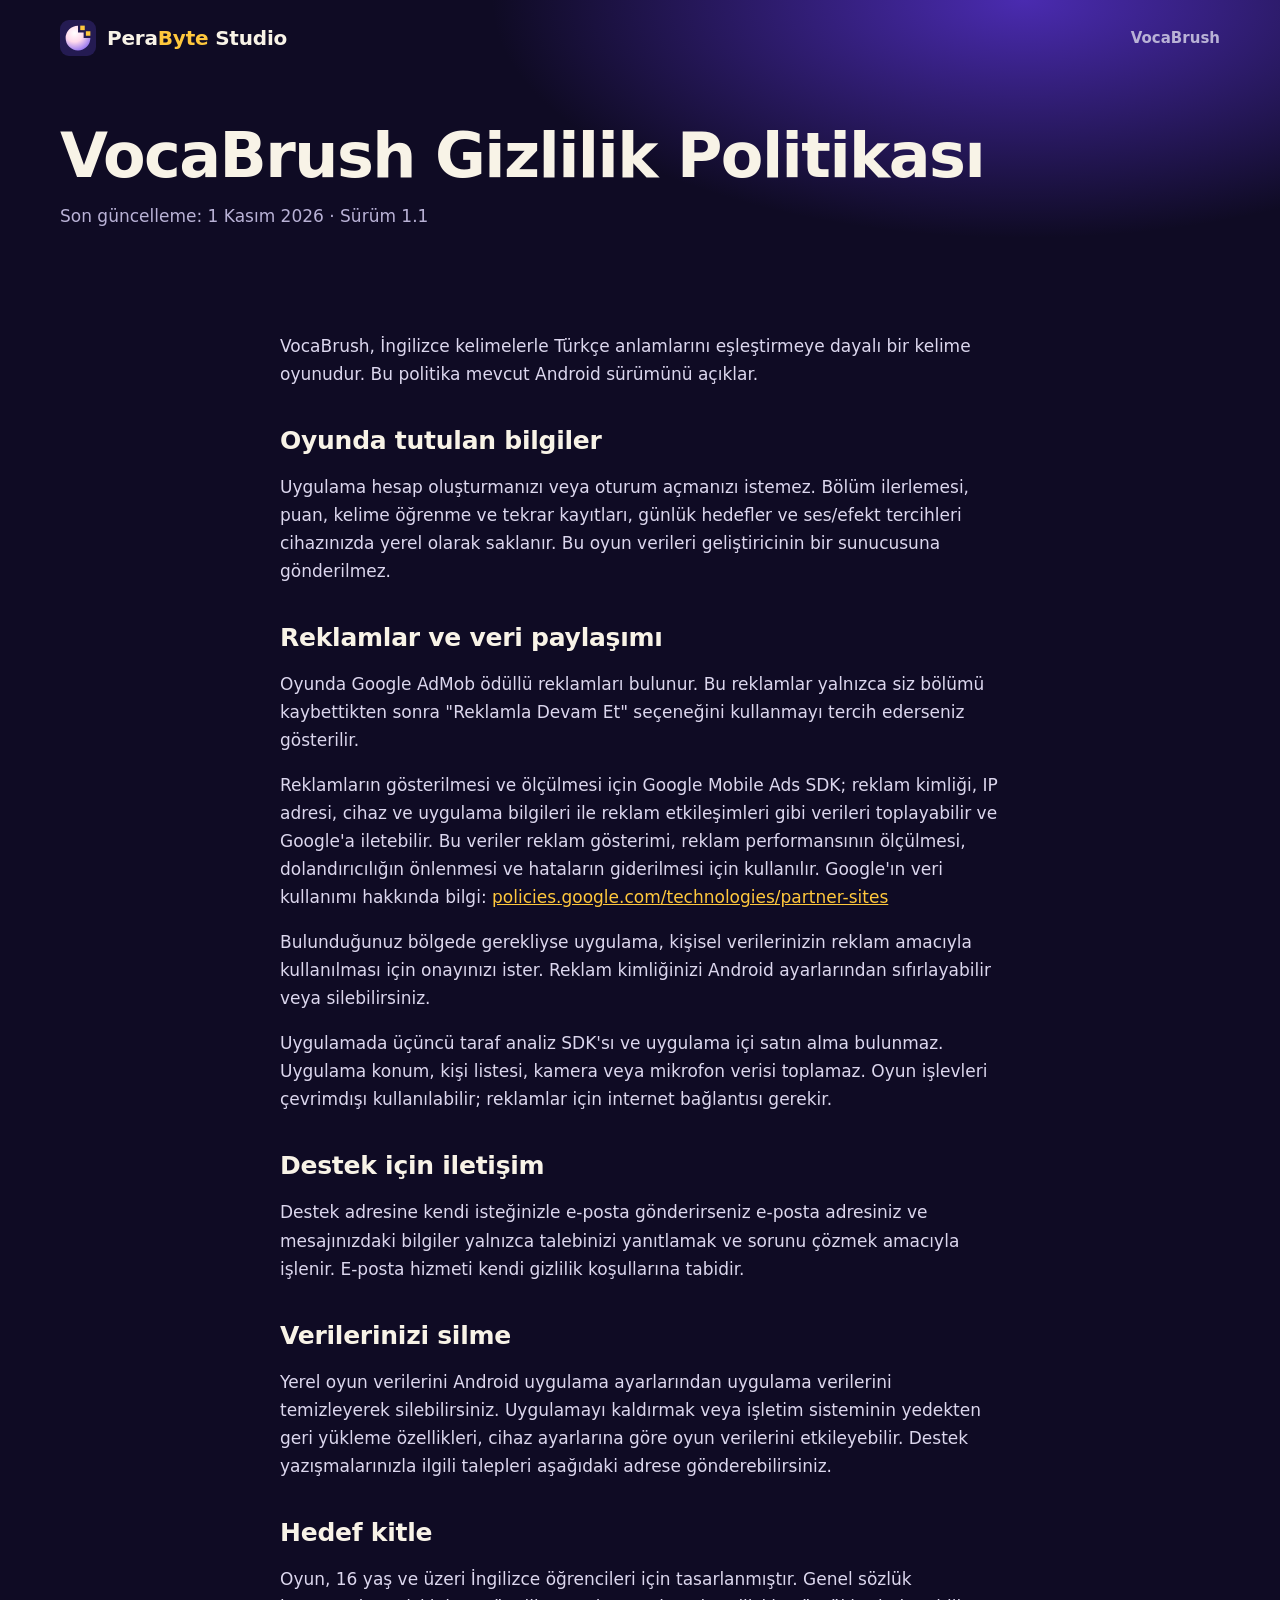
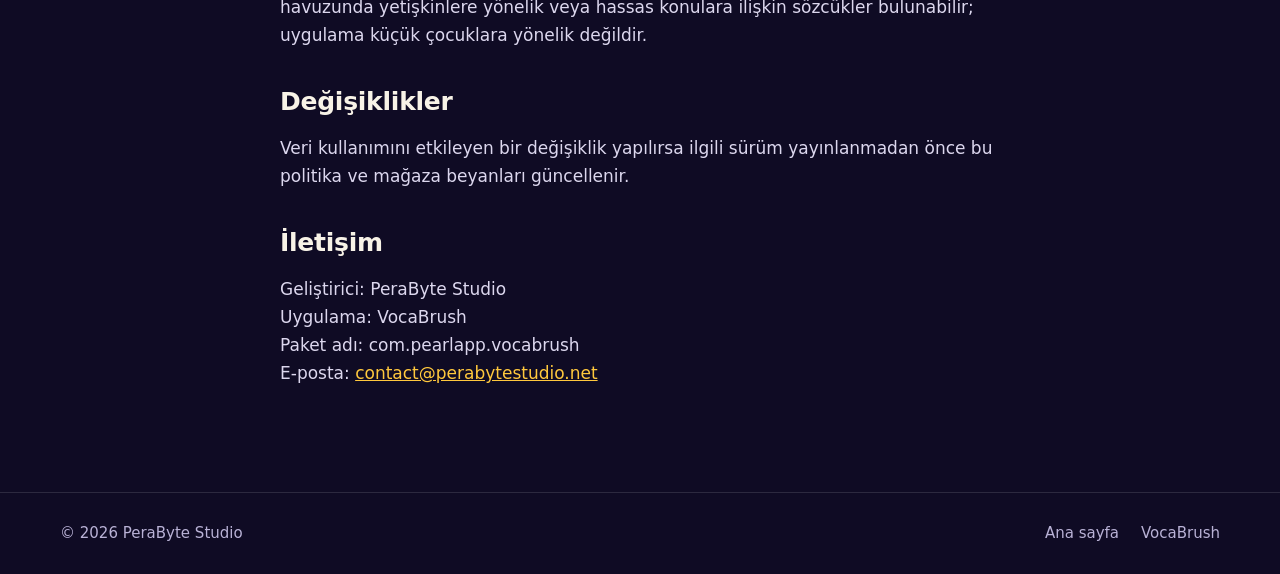
==== vocabrush/gizlilik/index.html @ 239c83fb "Add PeraByte Studio website Studio home page, VocaBrush game page, game and site privacy pages, app-" ====
<!doctype html>
<html lang="tr">
<head>
<meta charset="utf-8">
<meta name="viewport" content="width=device-width, initial-scale=1">
<title>VocaBrush Gizlilik Politikası | PeraByte Studio</title>
<meta name="description" content="VocaBrush Android oyununun gizlilik politikası.">
<link rel="canonical" href="https://perabytestudio.net/vocabrush/gizlilik/">
<link rel="icon" href="/assets/mark.svg" type="image/svg+xml">
<meta name="theme-color" content="#0f0b24">
<link rel="stylesheet" href="/assets/site.css">
</head>
<body>
<header class="top">
  <div class="wrap">
    <a class="brand" href="/" aria-label="PeraByte Studio ana sayfa">
      <img src="/assets/mark.svg" alt="" width="36" height="36">
      <div>Pera<span>Byte</span> Studio</div>
    </a>
    <nav class="nav" aria-label="Ana menü"><a href="/vocabrush/">VocaBrush</a></nav>
  </div>
</header>

<main>
  <div class="page-head">
    <div class="wrap">
      <h1>VocaBrush Gizlilik Politikası</h1>
      <p>Son güncelleme: 1 Kasım 2026 · Sürüm 1.1</p>
    </div>
  </div>

  <div class="wrap prose">
    <p>VocaBrush, İngilizce kelimelerle Türkçe anlamlarını eşleştirmeye dayalı bir kelime oyunudur. Bu politika mevcut Android sürümünü açıklar.</p>

    <h2>Oyunda tutulan bilgiler</h2>
    <p>Uygulama hesap oluşturmanızı veya oturum açmanızı istemez. Bölüm ilerlemesi, puan, kelime öğrenme ve tekrar kayıtları, günlük hedefler ve ses/efekt tercihleri cihazınızda yerel olarak saklanır. Bu oyun verileri geliştiricinin bir sunucusuna gönderilmez.</p>

    <h2>Reklamlar ve veri paylaşımı</h2>
    <p>Oyunda Google AdMob ödüllü reklamları bulunur. Bu reklamlar yalnızca siz bölümü kaybettikten sonra "Reklamla Devam Et" seçeneğini kullanmayı tercih ederseniz gösterilir.</p>
    <p>Reklamların gösterilmesi ve ölçülmesi için Google Mobile Ads SDK; reklam kimliği, IP adresi, cihaz ve uygulama bilgileri ile reklam etkileşimleri gibi verileri toplayabilir ve Google'a iletebilir. Bu veriler reklam gösterimi, reklam performansının ölçülmesi, dolandırıcılığın önlenmesi ve hataların giderilmesi için kullanılır. Google'ın veri kullanımı hakkında bilgi: <a href="https://policies.google.com/technologies/partner-sites">policies.google.com/technologies/partner-sites</a></p>
    <p>Bulunduğunuz bölgede gerekliyse uygulama, kişisel verilerinizin reklam amacıyla kullanılması için onayınızı ister. Reklam kimliğinizi Android ayarlarından sıfırlayabilir veya silebilirsiniz.</p>
    <p>Uygulamada üçüncü taraf analiz SDK'sı ve uygulama içi satın alma bulunmaz. Uygulama konum, kişi listesi, kamera veya mikrofon verisi toplamaz. Oyun işlevleri çevrimdışı kullanılabilir; reklamlar için internet bağlantısı gerekir.</p>

    <h2>Destek için iletişim</h2>
    <p>Destek adresine kendi isteğinizle e-posta gönderirseniz e-posta adresiniz ve mesajınızdaki bilgiler yalnızca talebinizi yanıtlamak ve sorunu çözmek amacıyla işlenir. E-posta hizmeti kendi gizlilik koşullarına tabidir.</p>

    <h2>Verilerinizi silme</h2>
    <p>Yerel oyun verilerini Android uygulama ayarlarından uygulama verilerini temizleyerek silebilirsiniz. Uygulamayı kaldırmak veya işletim sisteminin yedekten geri yükleme özellikleri, cihaz ayarlarına göre oyun verilerini etkileyebilir. Destek yazışmalarınızla ilgili talepleri aşağıdaki adrese gönderebilirsiniz.</p>

    <h2>Hedef kitle</h2>
    <p>Oyun, 16 yaş ve üzeri İngilizce öğrencileri için tasarlanmıştır. Genel sözlük havuzunda yetişkinlere yönelik veya hassas konulara ilişkin sözcükler bulunabilir; uygulama küçük çocuklara yönelik değildir.</p>

    <h2>Değişiklikler</h2>
    <p>Veri kullanımını etkileyen bir değişiklik yapılırsa ilgili sürüm yayınlanmadan önce bu politika ve mağaza beyanları güncellenir.</p>

    <h2>İletişim</h2>
    <p>Geliştirici: PeraByte Studio<br>Uygulama: VocaBrush<br>Paket adı: com.pearlapp.vocabrush<br>E-posta: <a href="mailto:contact@perabytestudio.net">contact@perabytestudio.net</a></p>
  </div>
</main>

<footer class="foot">
  <div class="wrap">
    <span>© 2026 PeraByte Studio</span>
    <nav aria-label="Alt menü"><a href="/">Ana sayfa</a><a href="/vocabrush/">VocaBrush</a></nav>
  </div>
</footer>
</body>
</html>
---- assets/site.css ----
:root {
  --ink: #0f0b24;
  --ink-2: #181238;
  --ink-3: #241b52;
  --line: rgba(255, 255, 255, .12);
  --paper: #f8f3e7;
  --muted: #b9b2d6;
  --gold: #ffc83d;
  --gold-deep: #e8930c;
  --pearl: #8fe7ff;
  --rose: #ff7fb0;
  --display: "Segoe UI Variable Display", "Avenir Next", "Trebuchet MS", system-ui, sans-serif;
  --body: "Segoe UI Variable Text", "Segoe UI", "Avenir Next", system-ui, sans-serif;
  --wrap: 1160px;
}

* { box-sizing: border-box; }
html { scroll-behavior: smooth; }
body {
  margin: 0;
  background: var(--ink);
  color: var(--paper);
  font-family: var(--body);
  font-size: 17px;
  line-height: 1.65;
  -webkit-font-smoothing: antialiased;
  overflow-x: hidden;
}
img { display: block; max-width: 100%; height: auto; }
a { color: inherit; }
.wrap { width: min(var(--wrap), 100% - 40px); margin-inline: auto; }

:focus-visible { outline: 3px solid var(--gold); outline-offset: 3px; border-radius: 6px; }
.skip { position: absolute; left: -999px; top: 8px; background: var(--gold); color: var(--ink); padding: 8px 14px; border-radius: 8px; z-index: 20; }
.skip:focus { left: 12px; }

/* header */
.top { position: absolute; inset: 0 0 auto; z-index: 10; }
.top .wrap { display: flex; align-items: center; justify-content: space-between; gap: 16px; padding-block: 20px; }
.brand { display: inline-flex; align-items: center; gap: 11px; text-decoration: none; font-family: var(--display); font-weight: 800; font-size: 20px; letter-spacing: -.01em; }
.brand img { width: 36px; height: 36px; flex: none; }
.brand span { color: var(--gold); }
.nav { display: flex; gap: 26px; font-weight: 600; font-size: 15px; }
.nav a { text-decoration: none; color: var(--muted); transition: color .15s; }
.nav a:hover { color: var(--paper); }

/* hero */
.hero { position: relative; isolation: isolate; overflow: hidden; padding: 128px 0 0; background: radial-gradient(900px 560px at 82% 18%, #4a2bb0 0, transparent 66%), radial-gradient(700px 480px at 6% 92%, #15507e 0, transparent 70%), var(--ink); }
.hero::before { content: ""; position: absolute; inset: 0; z-index: -1; opacity: .5; background-image: linear-gradient(var(--line) 1px, transparent 1px), linear-gradient(90deg, var(--line) 1px, transparent 1px); background-size: 56px 56px; -webkit-mask-image: linear-gradient(120deg, #000, transparent 58%); mask-image: linear-gradient(120deg, #000, transparent 58%); }
.hero-grid { display: grid; grid-template-columns: 1.05fr .95fr; align-items: end; gap: 40px; }
.hero-copy { padding-bottom: 96px; }
.eyebrow { margin: 0 0 16px; color: var(--gold); font-weight: 700; font-size: 14px; letter-spacing: .14em; text-transform: uppercase; }
h1, h2, h3 { font-family: var(--display); letter-spacing: -.025em; line-height: 1.04; margin: 0; }
h1 { font-size: clamp(46px, 7.4vw, 88px); font-weight: 800; }
h1 em { font-style: normal; background: linear-gradient(95deg, var(--gold), var(--rose) 62%, var(--pearl)); -webkit-background-clip: text; background-clip: text; color: transparent; }
.lead { max-width: 33em; margin: 24px 0 34px; color: var(--muted); font-size: clamp(18px, 2vw, 21px); line-height: 1.5; }
.btn { display: inline-flex; align-items: center; justify-content: center; gap: 10px; min-height: 52px; padding: 12px 26px; border-radius: 14px; background: var(--gold); color: var(--ink); font-weight: 800; text-decoration: none; box-shadow: 0 5px 0 var(--gold-deep); transition: transform .12s, box-shadow .12s; }
.btn:hover { transform: translateY(2px); box-shadow: 0 3px 0 var(--gold-deep); }
.btn.ghost { background: transparent; color: var(--paper); box-shadow: inset 0 0 0 2px var(--line); }
.btn.ghost:hover { box-shadow: inset 0 0 0 2px var(--paper); transform: none; }
.actions { display: flex; flex-wrap: wrap; gap: 14px; }

.phones { position: relative; height: 560px; }
.phone { position: absolute; width: 268px; border: 7px solid #070514; border-radius: 34px; overflow: hidden; background: #000; box-shadow: 0 30px 60px rgba(0, 0, 0, .55); }
.phone img { width: 100%; }
.phone.a { left: 2%; top: 92px; transform: rotate(-7deg); }
.phone.b { right: 4%; top: 12px; transform: rotate(4deg); z-index: 1; }

/* sections */
.section { padding: 96px 0; }
.section h2 { font-size: clamp(34px, 4.6vw, 54px); font-weight: 800; }
.section-head { display: flex; justify-content: space-between; align-items: end; gap: 24px; margin-bottom: 40px; }
.section-head p { max-width: 26em; margin: 0; color: var(--muted); }

.feature { display: grid; grid-template-columns: 1fr 1fr; overflow: hidden; border-radius: 28px; background: linear-gradient(140deg, #2d1a78, #1a1046 62%); box-shadow: inset 0 0 0 1px var(--line); }
.feature-copy { padding: clamp(28px, 4.4vw, 56px); }
.feature-title { display: flex; align-items: center; gap: 18px; margin-bottom: 20px; }
.feature-title img { width: 84px; height: 84px; border-radius: 22px; box-shadow: 0 0 0 2px rgba(255, 200, 61, .5); }
.feature-title h3 { font-size: clamp(32px, 3.6vw, 44px); font-weight: 800; }
.feature-title small { display: block; margin-top: 6px; color: var(--muted); font-family: var(--body); font-size: 15px; letter-spacing: 0; }
.facts { display: flex; flex-wrap: wrap; gap: 10px; margin: 22px 0 30px; padding: 0; list-style: none; }
.facts li { padding: 6px 14px; border-radius: 99px; background: rgba(255, 255, 255, .09); font-size: 15px; font-weight: 600; }
.feature-shots { display: flex; gap: 16px; justify-content: center; align-items: flex-start; padding: 40px 28px 0; background: radial-gradient(420px 340px at 50% 18%, rgba(255, 200, 61, .22), transparent 72%); }
.feature-shots img { width: min(46%, 220px); margin-bottom: -56px; border-radius: 22px 22px 0 0; box-shadow: 0 14px 34px rgba(0, 0, 0, .45); }
.feature-shots img:last-child { margin-top: 44px; }

.next { display: flex; align-items: center; gap: 22px; margin-top: 20px; padding: 26px 30px; border-radius: 22px; border: 2px dashed var(--line); color: var(--muted); }
.next strong { color: var(--paper); font-family: var(--display); font-size: 21px; }
.next img { width: 44px; height: 44px; flex: none; }

.studio { background: var(--paper); color: var(--ink); }
.studio-grid { display: grid; grid-template-columns: 1fr 1fr; gap: 56px; }
.studio p { margin: 0 0 16px; color: #3d3662; font-size: 19px; }
.values { display: grid; gap: 22px; margin: 0; padding: 0; list-style: none; }
.values li { padding-left: 22px; border-left: 4px solid var(--gold-deep); }
.values b { display: block; font-family: var(--display); font-size: 20px; }
.values span { color: #3d3662; }

.contact { text-align: center; background: radial-gradient(640px 320px at 50% 100%, #4a2bb0, transparent 70%); }
.contact p { margin: 16px auto 28px; color: var(--muted); }

.foot { border-top: 1px solid var(--line); padding: 28px 0; color: var(--muted); font-size: 15px; }
.foot .wrap { display: flex; flex-wrap: wrap; justify-content: space-between; gap: 12px 28px; }
.foot nav { display: flex; flex-wrap: wrap; gap: 8px 22px; }
.foot a { text-decoration: none; }
.foot a:hover { color: var(--paper); text-decoration: underline; }

/* inner pages */
.page-head { padding: 124px 0 44px; background: radial-gradient(760px 340px at 80% 0, #4a2bb0, transparent 70%); }
.page-head h1 { font-size: clamp(38px, 6vw, 62px); }
.page-head p { margin: 14px 0 0; color: var(--muted); }
.game-head { display: flex; align-items: center; gap: 22px; }
.game-head img { width: 96px; height: 96px; border-radius: 24px; }
.shots { display: flex; gap: 18px; margin-top: 8px; padding: 8px 2px 18px; overflow-x: auto; scroll-snap-type: x mandatory; }
.shots img { flex: 0 0 auto; width: min(66vw, 250px); border-radius: 20px; scroll-snap-align: start; }
.prose { max-width: 720px; padding: 40px 0 88px; }
.prose h2 { margin: 38px 0 10px; font-size: 25px; font-weight: 700; letter-spacing: -.01em; line-height: 1.2; }
.prose p, .prose li { color: #dcd7ee; }
.prose a { color: var(--gold); overflow-wrap: anywhere; }
.feature-list { display: grid; grid-template-columns: repeat(3, 1fr); gap: 16px; margin: 40px 0 0; padding: 0; list-style: none; }
.feature-list li { padding: 22px; border-radius: 18px; background: var(--ink-2); box-shadow: inset 0 0 0 1px var(--line); }
.feature-list b { display: block; margin-bottom: 4px; font-family: var(--display); font-size: 19px; }
.feature-list span { color: var(--muted); font-size: 16px; }

@media (max-width: 900px) {
  .hero { padding-top: 104px; }
  .hero-grid, .feature, .studio-grid { grid-template-columns: 1fr; }
  .hero-copy { padding-bottom: 16px; }
  .phones { height: 430px; }
  .phone { width: 196px; border-radius: 26px; }
  .phone.a { left: calc(50% - 190px); top: 66px; }
  .phone.b { right: calc(50% - 190px); }
  .section { padding: 68px 0; }
  .section-head { display: block; }
  .section-head p { margin-top: 12px; }
  .feature-list { grid-template-columns: 1fr; }
}
@media (max-width: 480px) {
  .wrap { width: calc(100% - 32px); }
  .nav { gap: 16px; font-size: 14px; }
  .nav a.opt { display: none; }
  .btn { width: 100%; }
  .next { align-items: flex-start; padding: 22px; }
  .game-head { align-items: flex-start; gap: 16px; }
  .game-head img { width: 72px; height: 72px; border-radius: 18px; }
}
@media (prefers-reduced-motion: reduce) {
  html { scroll-behavior: auto; }
  .btn { transition: none; }
}
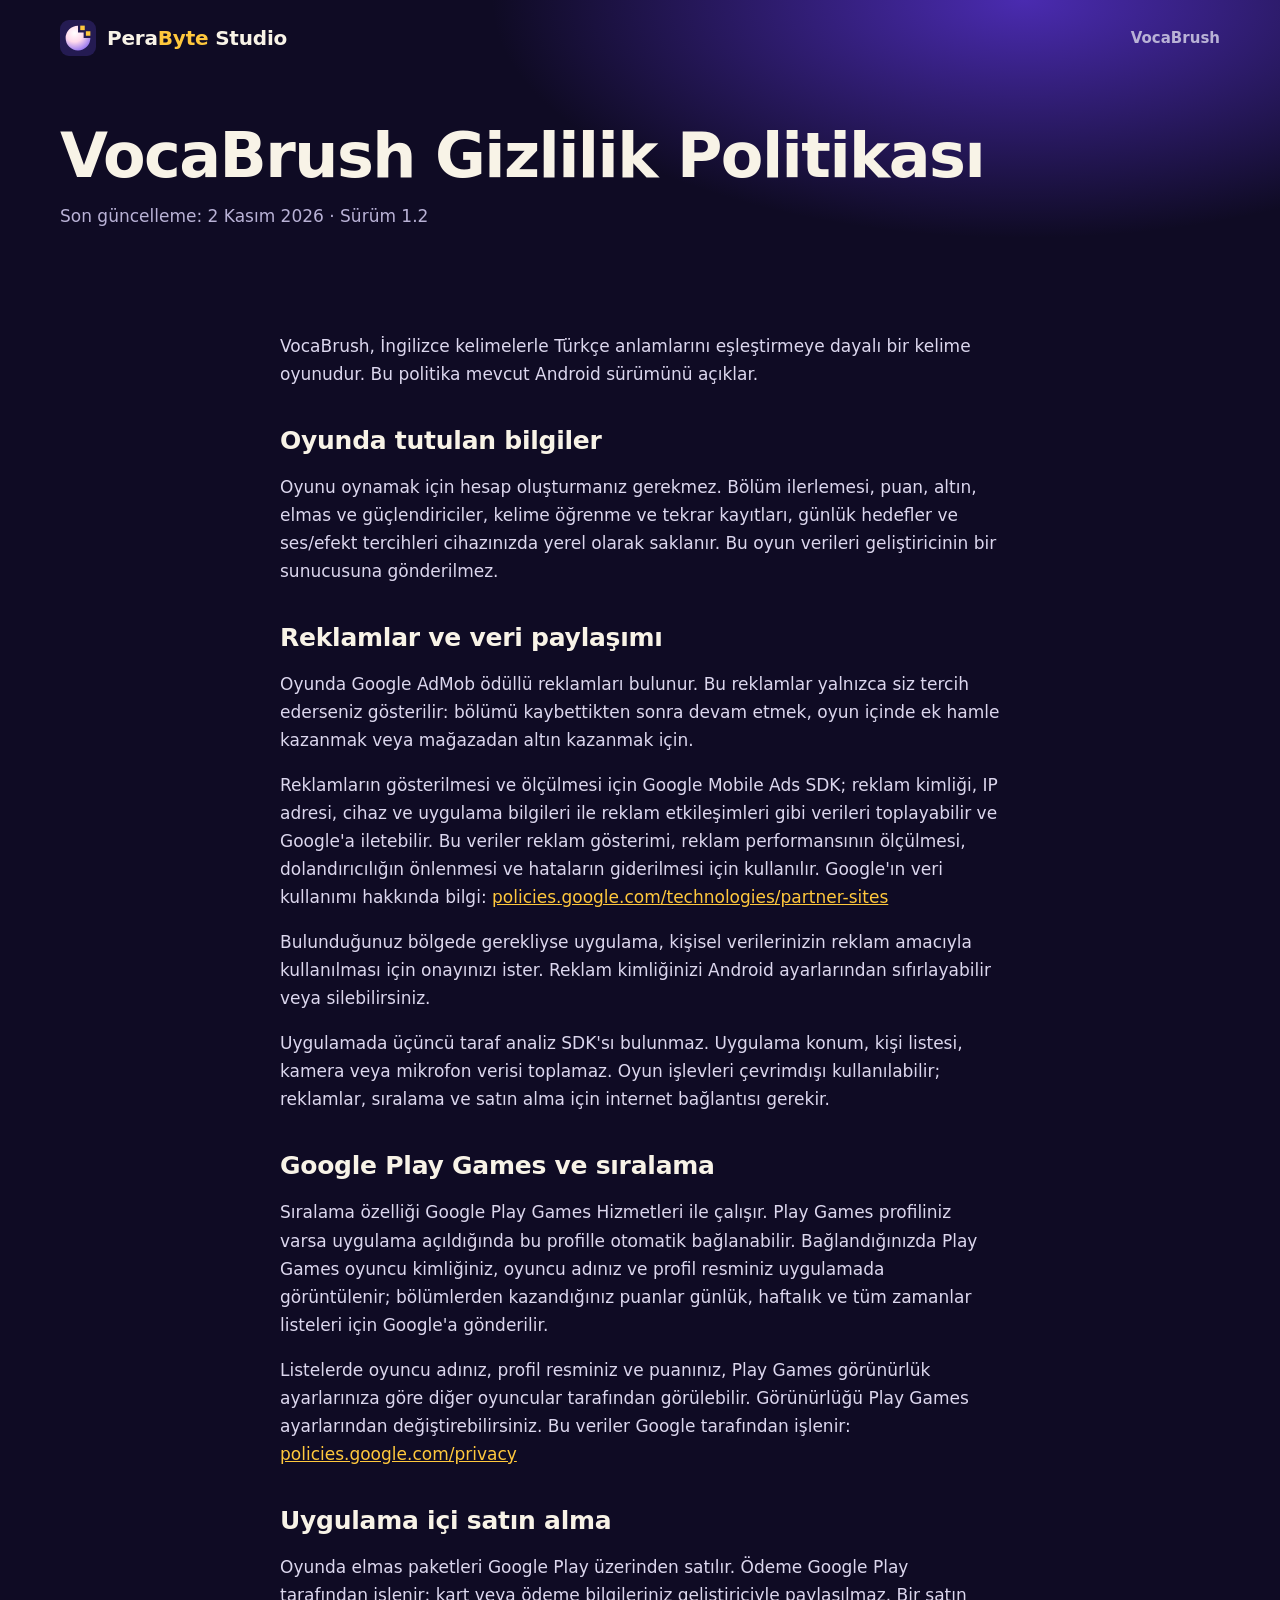
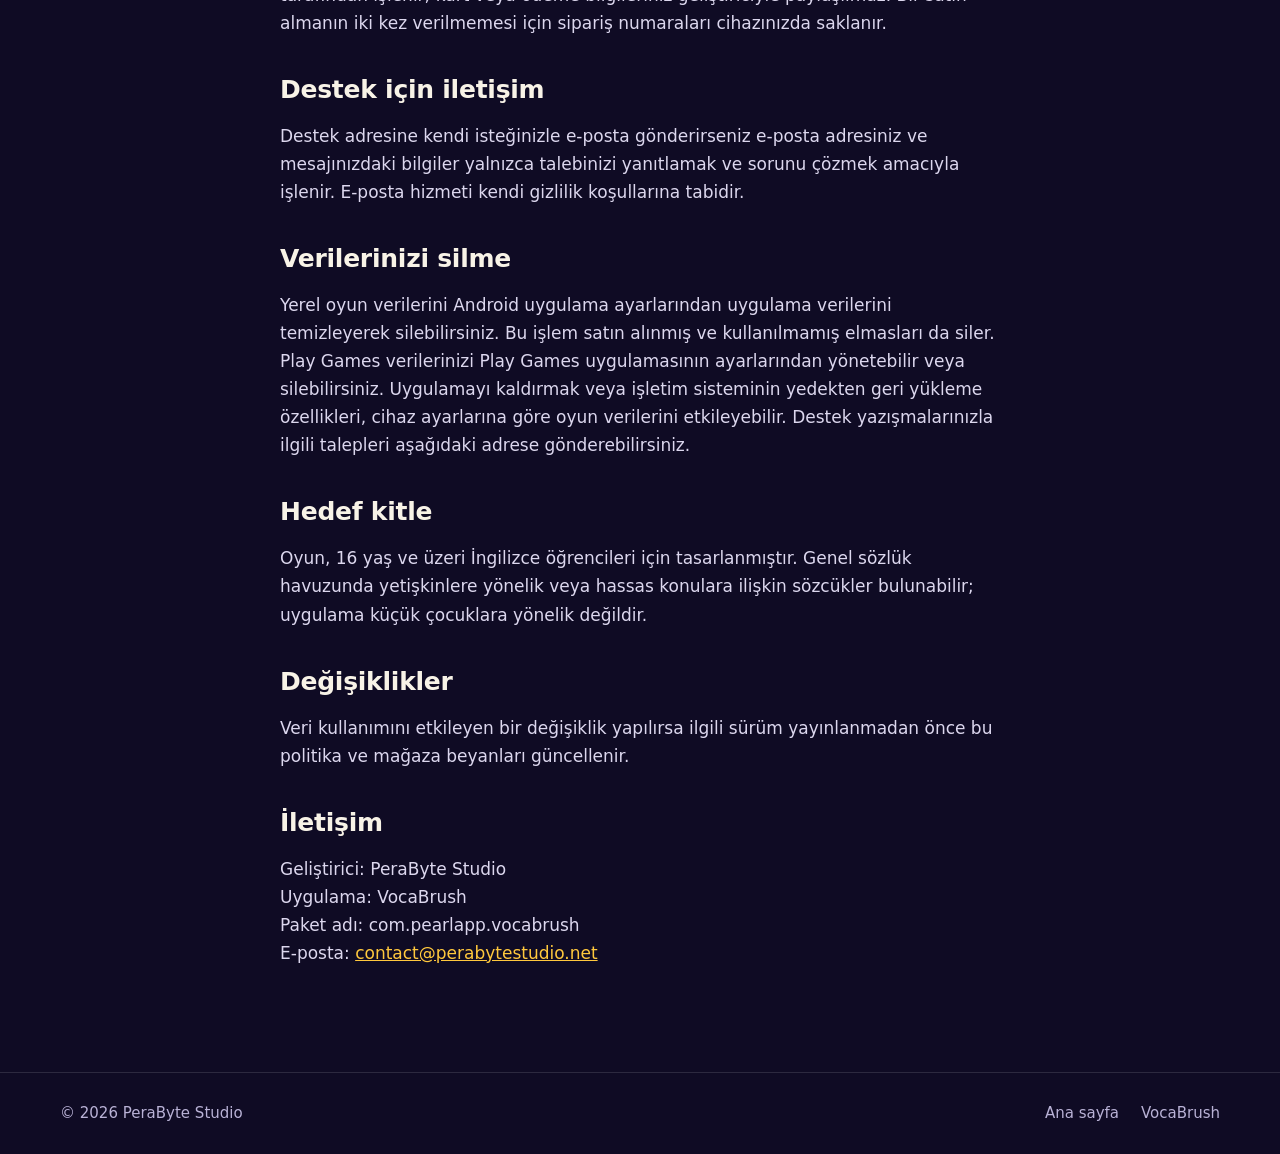
==== commit b521e0ae: "Update VocaBrush privacy policy for purchases and Play Games Co-Authored-By: Claude Opus 5.5 <norepl" ====
--- a/vocabrush/gizlilik/index.html
+++ b/vocabrush/gizlilik/index.html
@@ -25,7 +25,7 @@
   <div class="page-head">
     <div class="wrap">
       <h1>VocaBrush Gizlilik Politikası</h1>
-      <p>Son güncelleme: 1 Kasım 2026 · Sürüm 1.1</p>
+      <p>Son güncelleme: 2 Kasım 2026 · Sürüm 1.2</p>
     </div>
   </div>
 
@@ -33,19 +33,26 @@
     <p>VocaBrush, İngilizce kelimelerle Türkçe anlamlarını eşleştirmeye dayalı bir kelime oyunudur. Bu politika mevcut Android sürümünü açıklar.</p>
 
     <h2>Oyunda tutulan bilgiler</h2>
-    <p>Uygulama hesap oluşturmanızı veya oturum açmanızı istemez. Bölüm ilerlemesi, puan, kelime öğrenme ve tekrar kayıtları, günlük hedefler ve ses/efekt tercihleri cihazınızda yerel olarak saklanır. Bu oyun verileri geliştiricinin bir sunucusuna gönderilmez.</p>
+    <p>Oyunu oynamak için hesap oluşturmanız gerekmez. Bölüm ilerlemesi, puan, altın, elmas ve güçlendiriciler, kelime öğrenme ve tekrar kayıtları, günlük hedefler ve ses/efekt tercihleri cihazınızda yerel olarak saklanır. Bu oyun verileri geliştiricinin bir sunucusuna gönderilmez.</p>
 
     <h2>Reklamlar ve veri paylaşımı</h2>
-    <p>Oyunda Google AdMob ödüllü reklamları bulunur. Bu reklamlar yalnızca siz bölümü kaybettikten sonra "Reklamla Devam Et" seçeneğini kullanmayı tercih ederseniz gösterilir.</p>
+    <p>Oyunda Google AdMob ödüllü reklamları bulunur. Bu reklamlar yalnızca siz tercih ederseniz gösterilir: bölümü kaybettikten sonra devam etmek, oyun içinde ek hamle kazanmak veya mağazadan altın kazanmak için.</p>
     <p>Reklamların gösterilmesi ve ölçülmesi için Google Mobile Ads SDK; reklam kimliği, IP adresi, cihaz ve uygulama bilgileri ile reklam etkileşimleri gibi verileri toplayabilir ve Google'a iletebilir. Bu veriler reklam gösterimi, reklam performansının ölçülmesi, dolandırıcılığın önlenmesi ve hataların giderilmesi için kullanılır. Google'ın veri kullanımı hakkında bilgi: <a href="https://policies.google.com/technologies/partner-sites">policies.google.com/technologies/partner-sites</a></p>
     <p>Bulunduğunuz bölgede gerekliyse uygulama, kişisel verilerinizin reklam amacıyla kullanılması için onayınızı ister. Reklam kimliğinizi Android ayarlarından sıfırlayabilir veya silebilirsiniz.</p>
-    <p>Uygulamada üçüncü taraf analiz SDK'sı ve uygulama içi satın alma bulunmaz. Uygulama konum, kişi listesi, kamera veya mikrofon verisi toplamaz. Oyun işlevleri çevrimdışı kullanılabilir; reklamlar için internet bağlantısı gerekir.</p>
+    <p>Uygulamada üçüncü taraf analiz SDK'sı bulunmaz. Uygulama konum, kişi listesi, kamera veya mikrofon verisi toplamaz. Oyun işlevleri çevrimdışı kullanılabilir; reklamlar, sıralama ve satın alma için internet bağlantısı gerekir.</p>
+
+    <h2>Google Play Games ve sıralama</h2>
+    <p>Sıralama özelliği Google Play Games Hizmetleri ile çalışır. Play Games profiliniz varsa uygulama açıldığında bu profille otomatik bağlanabilir. Bağlandığınızda Play Games oyuncu kimliğiniz, oyuncu adınız ve profil resminiz uygulamada görüntülenir; bölümlerden kazandığınız puanlar günlük, haftalık ve tüm zamanlar listeleri için Google'a gönderilir.</p>
+    <p>Listelerde oyuncu adınız, profil resminiz ve puanınız, Play Games görünürlük ayarlarınıza göre diğer oyuncular tarafından görülebilir. Görünürlüğü Play Games ayarlarından değiştirebilirsiniz. Bu veriler Google tarafından işlenir: <a href="https://policies.google.com/privacy">policies.google.com/privacy</a></p>
+
+    <h2>Uygulama içi satın alma</h2>
+    <p>Oyunda elmas paketleri Google Play üzerinden satılır. Ödeme Google Play tarafından işlenir; kart veya ödeme bilgileriniz geliştiriciyle paylaşılmaz. Bir satın almanın iki kez verilmemesi için sipariş numaraları cihazınızda saklanır.</p>
 
     <h2>Destek için iletişim</h2>
     <p>Destek adresine kendi isteğinizle e-posta gönderirseniz e-posta adresiniz ve mesajınızdaki bilgiler yalnızca talebinizi yanıtlamak ve sorunu çözmek amacıyla işlenir. E-posta hizmeti kendi gizlilik koşullarına tabidir.</p>
 
     <h2>Verilerinizi silme</h2>
-    <p>Yerel oyun verilerini Android uygulama ayarlarından uygulama verilerini temizleyerek silebilirsiniz. Uygulamayı kaldırmak veya işletim sisteminin yedekten geri yükleme özellikleri, cihaz ayarlarına göre oyun verilerini etkileyebilir. Destek yazışmalarınızla ilgili talepleri aşağıdaki adrese gönderebilirsiniz.</p>
+    <p>Yerel oyun verilerini Android uygulama ayarlarından uygulama verilerini temizleyerek silebilirsiniz. Bu işlem satın alınmış ve kullanılmamış elmasları da siler. Play Games verilerinizi Play Games uygulamasının ayarlarından yönetebilir veya silebilirsiniz. Uygulamayı kaldırmak veya işletim sisteminin yedekten geri yükleme özellikleri, cihaz ayarlarına göre oyun verilerini etkileyebilir. Destek yazışmalarınızla ilgili talepleri aşağıdaki adrese gönderebilirsiniz.</p>
 
     <h2>Hedef kitle</h2>
     <p>Oyun, 16 yaş ve üzeri İngilizce öğrencileri için tasarlanmıştır. Genel sözlük havuzunda yetişkinlere yönelik veya hassas konulara ilişkin sözcükler bulunabilir; uygulama küçük çocuklara yönelik değildir.</p>
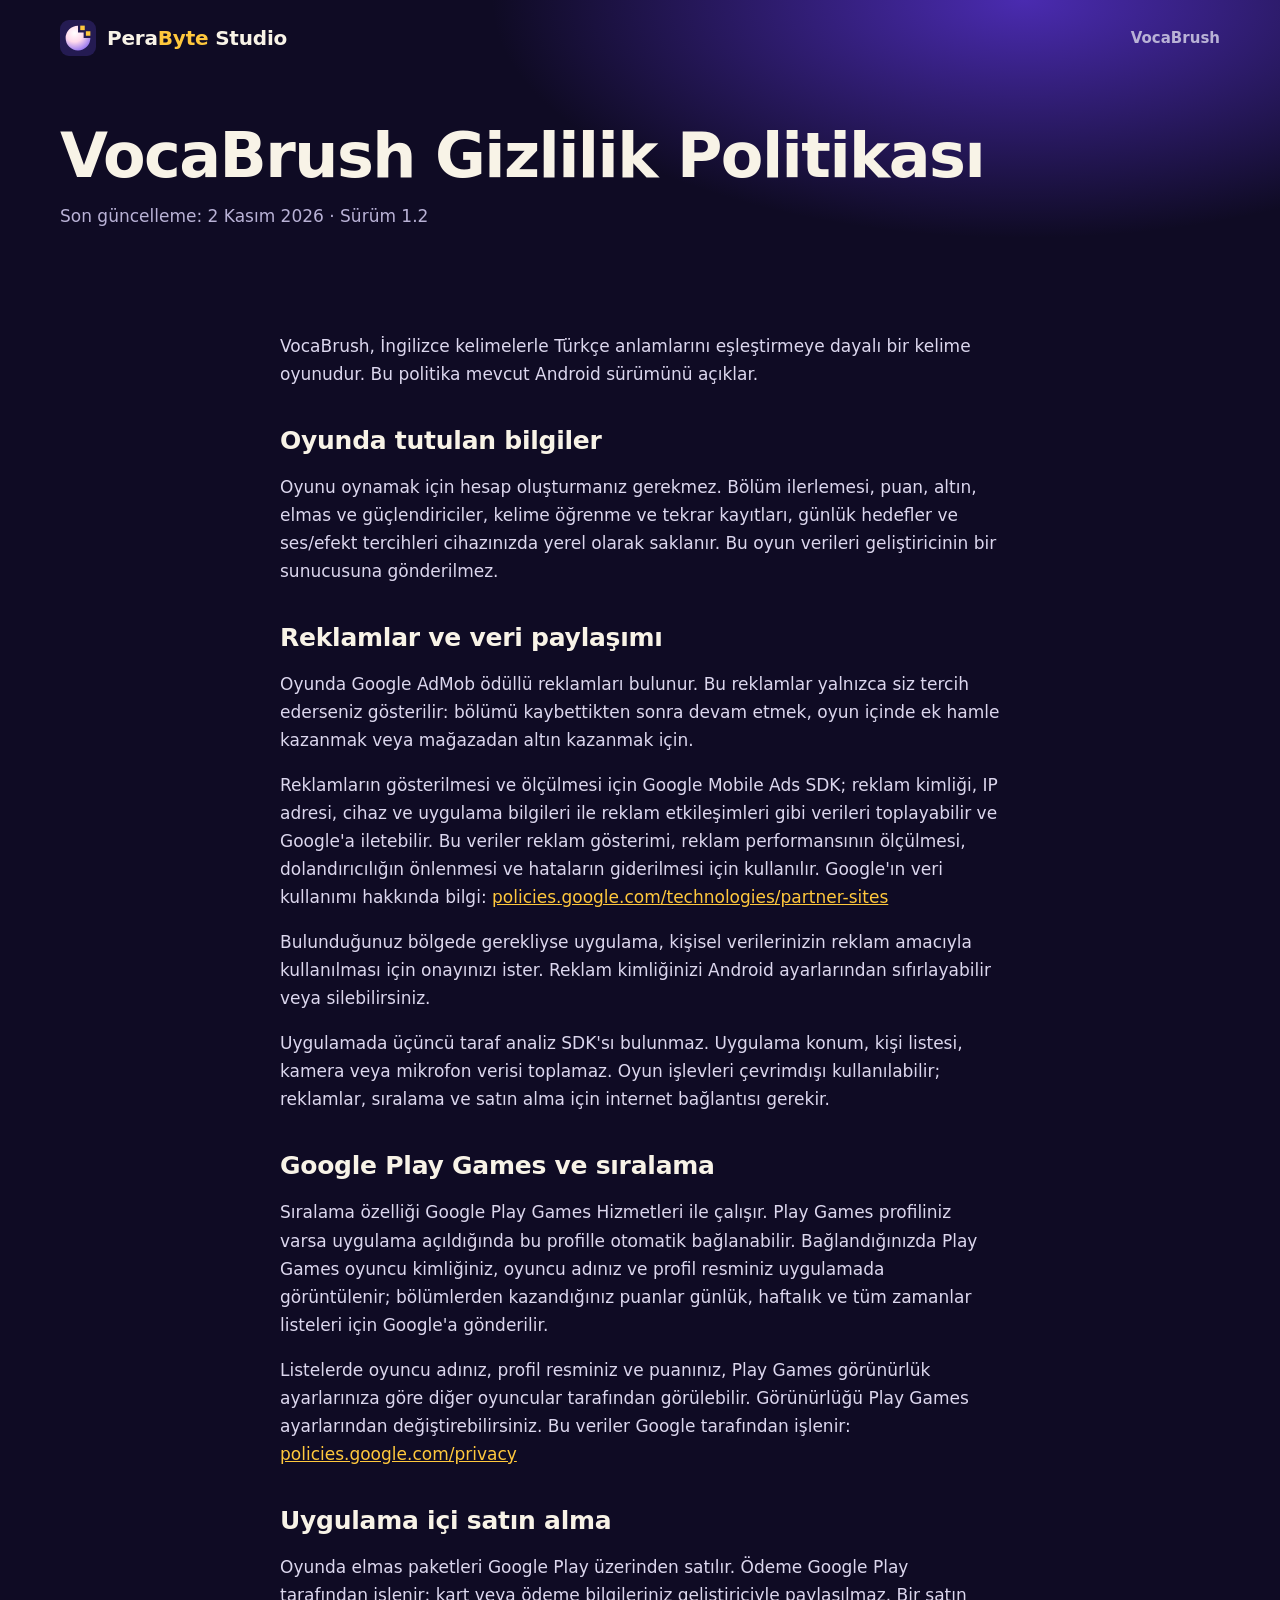
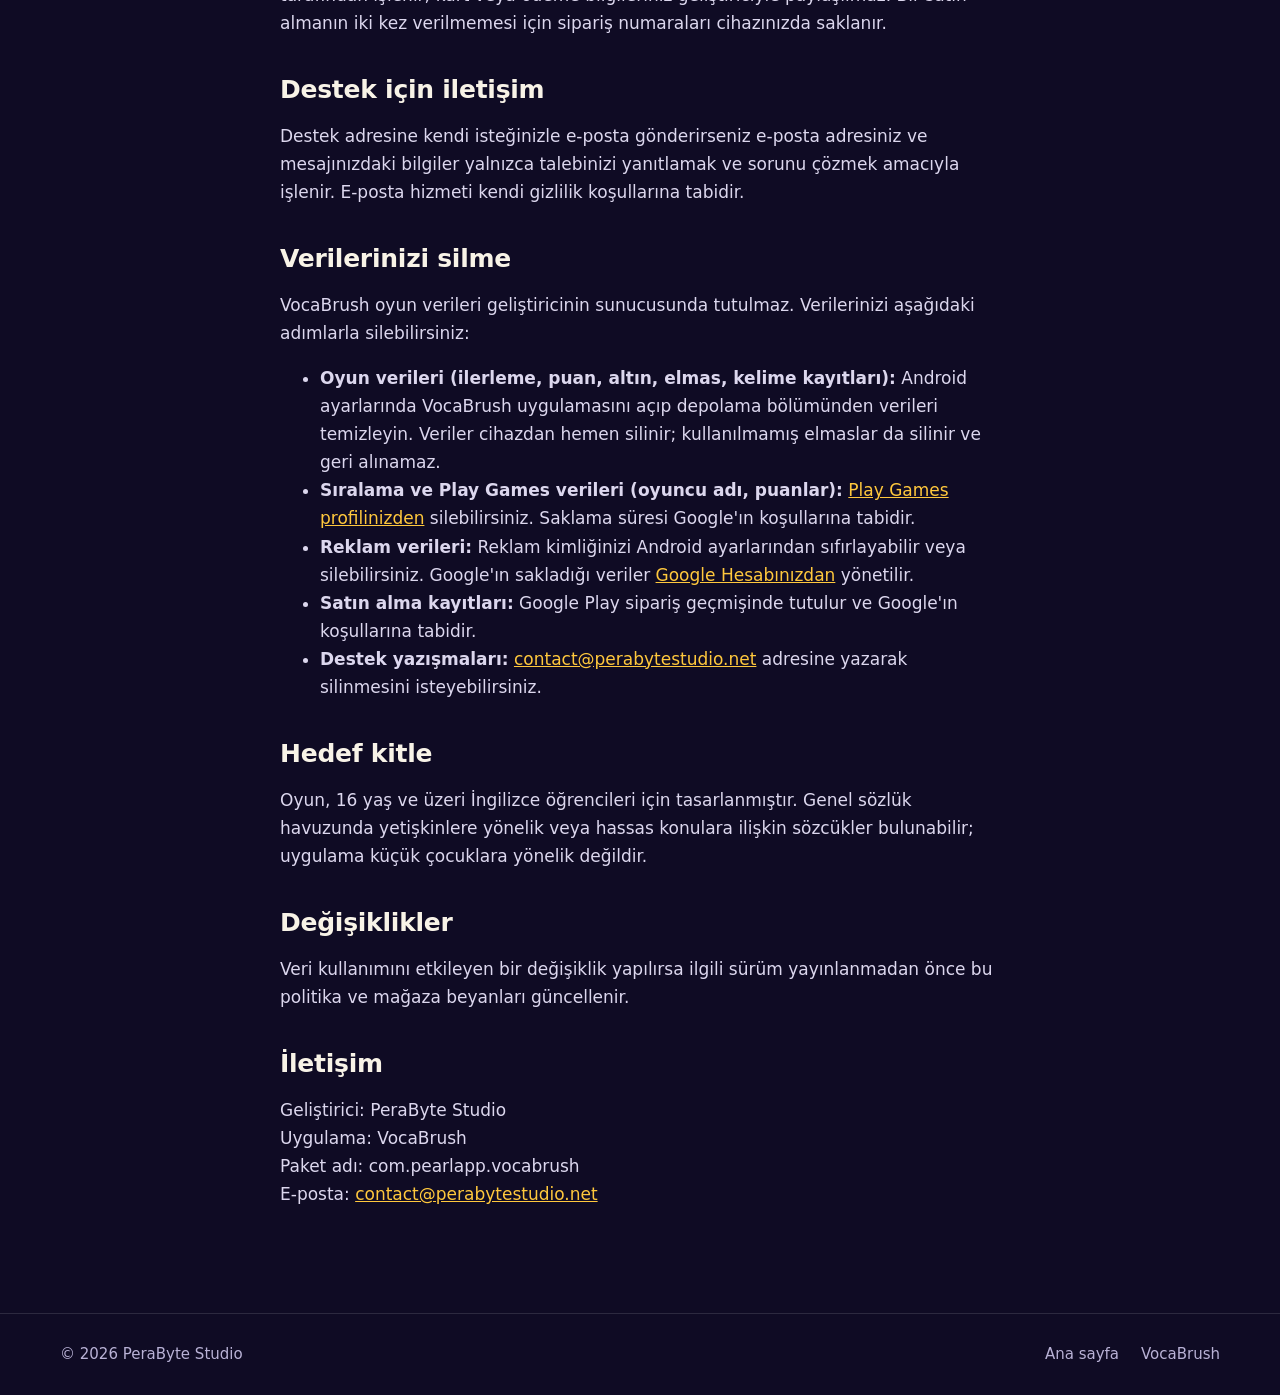
==== commit 556aec52: "Add VocaBrush data deletion steps to the privacy policy Co-Authored-By: Claude Opus 5.5 <noreply@ant" ====
--- a/vocabrush/gizlilik/index.html
+++ b/vocabrush/gizlilik/index.html
@@ -51,8 +51,15 @@
     <h2>Destek için iletişim</h2>
     <p>Destek adresine kendi isteğinizle e-posta gönderirseniz e-posta adresiniz ve mesajınızdaki bilgiler yalnızca talebinizi yanıtlamak ve sorunu çözmek amacıyla işlenir. E-posta hizmeti kendi gizlilik koşullarına tabidir.</p>
 
-    <h2>Verilerinizi silme</h2>
-    <p>Yerel oyun verilerini Android uygulama ayarlarından uygulama verilerini temizleyerek silebilirsiniz. Bu işlem satın alınmış ve kullanılmamış elmasları da siler. Play Games verilerinizi Play Games uygulamasının ayarlarından yönetebilir veya silebilirsiniz. Uygulamayı kaldırmak veya işletim sisteminin yedekten geri yükleme özellikleri, cihaz ayarlarına göre oyun verilerini etkileyebilir. Destek yazışmalarınızla ilgili talepleri aşağıdaki adrese gönderebilirsiniz.</p>
+    <h2 id="veri-silme">Verilerinizi silme</h2>
+    <p>VocaBrush oyun verileri geliştiricinin sunucusunda tutulmaz. Verilerinizi aşağıdaki adımlarla silebilirsiniz:</p>
+    <ul>
+      <li><strong>Oyun verileri (ilerleme, puan, altın, elmas, kelime kayıtları):</strong> Android ayarlarında VocaBrush uygulamasını açıp depolama bölümünden verileri temizleyin. Veriler cihazdan hemen silinir; kullanılmamış elmaslar da silinir ve geri alınamaz.</li>
+      <li><strong>Sıralama ve Play Games verileri (oyuncu adı, puanlar):</strong> <a href="https://play.google.com/games/profile">Play Games profilinizden</a> silebilirsiniz. Saklama süresi Google'ın koşullarına tabidir.</li>
+      <li><strong>Reklam verileri:</strong> Reklam kimliğinizi Android ayarlarından sıfırlayabilir veya silebilirsiniz. Google'ın sakladığı veriler <a href="https://myaccount.google.com">Google Hesabınızdan</a> yönetilir.</li>
+      <li><strong>Satın alma kayıtları:</strong> Google Play sipariş geçmişinde tutulur ve Google'ın koşullarına tabidir.</li>
+      <li><strong>Destek yazışmaları:</strong> <a href="mailto:contact@perabytestudio.net">contact@perabytestudio.net</a> adresine yazarak silinmesini isteyebilirsiniz.</li>
+    </ul>
 
     <h2>Hedef kitle</h2>
     <p>Oyun, 16 yaş ve üzeri İngilizce öğrencileri için tasarlanmıştır. Genel sözlük havuzunda yetişkinlere yönelik veya hassas konulara ilişkin sözcükler bulunabilir; uygulama küçük çocuklara yönelik değildir.</p>
